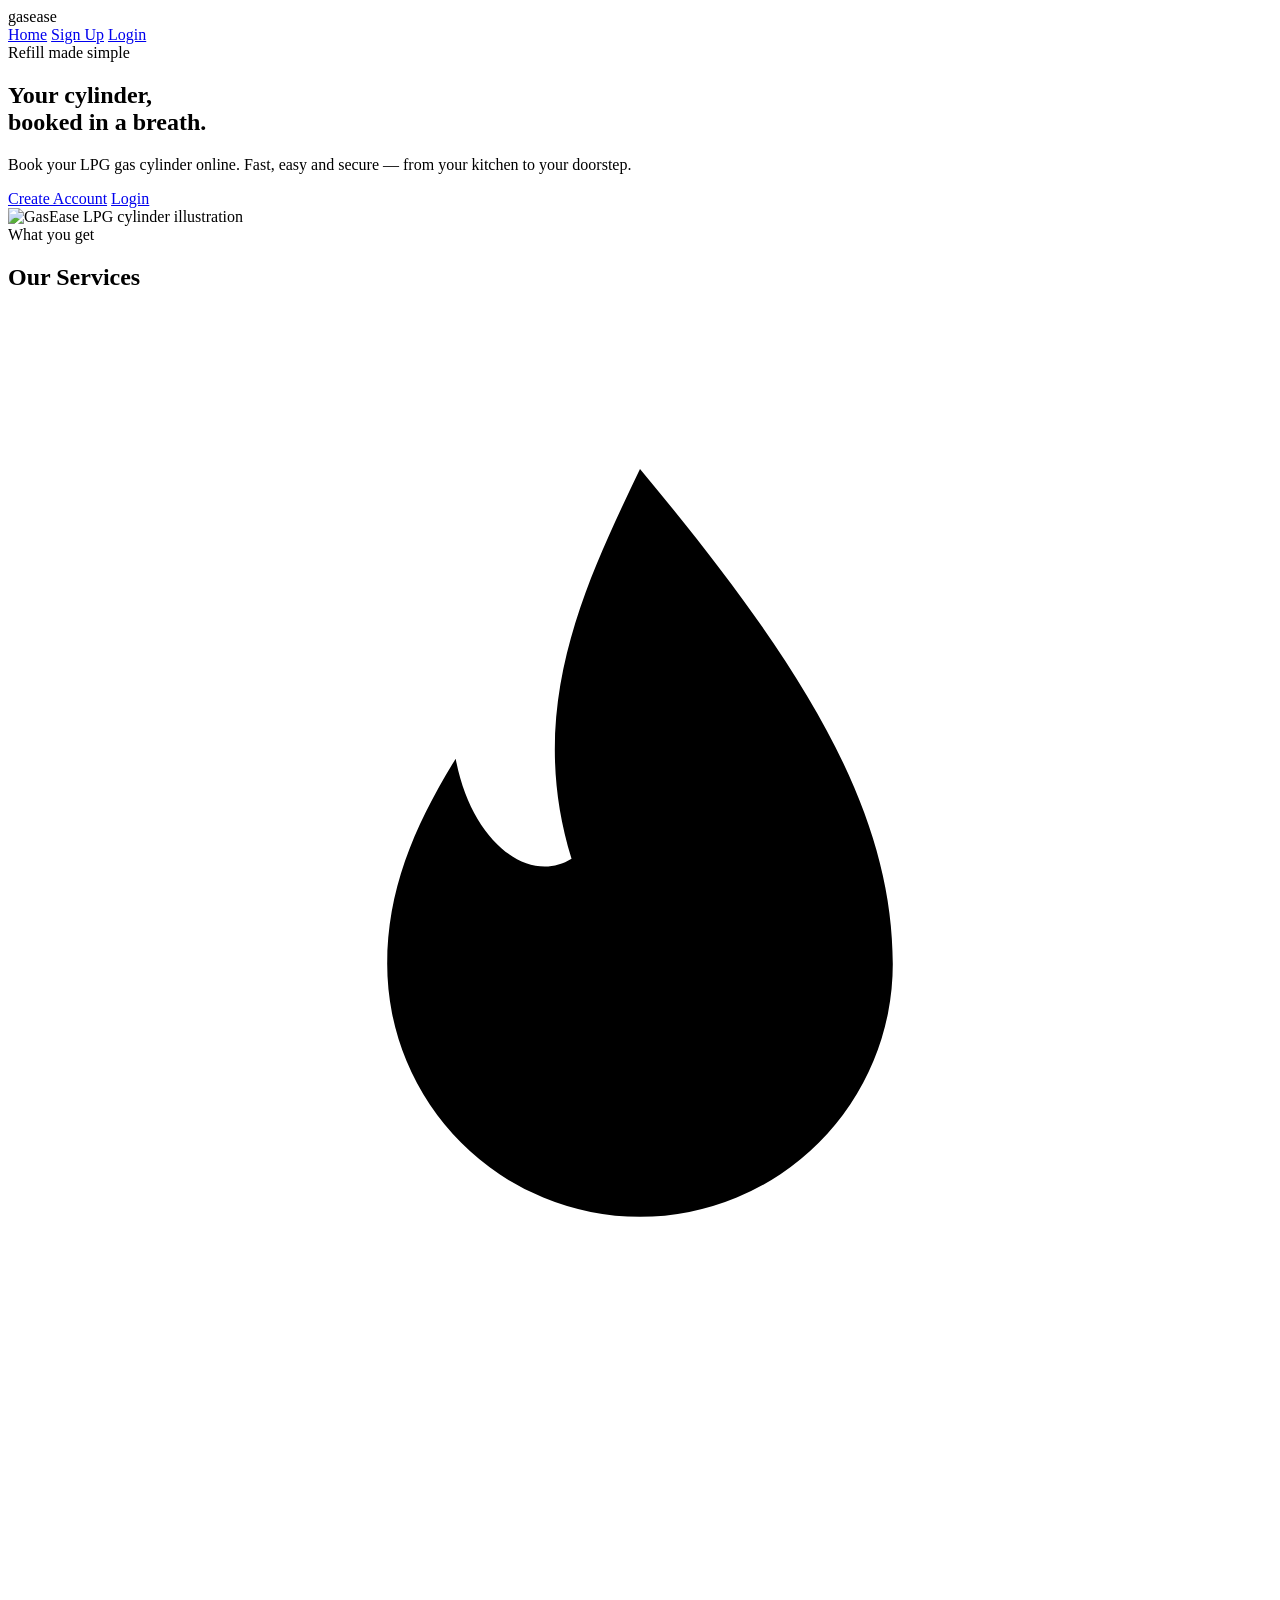
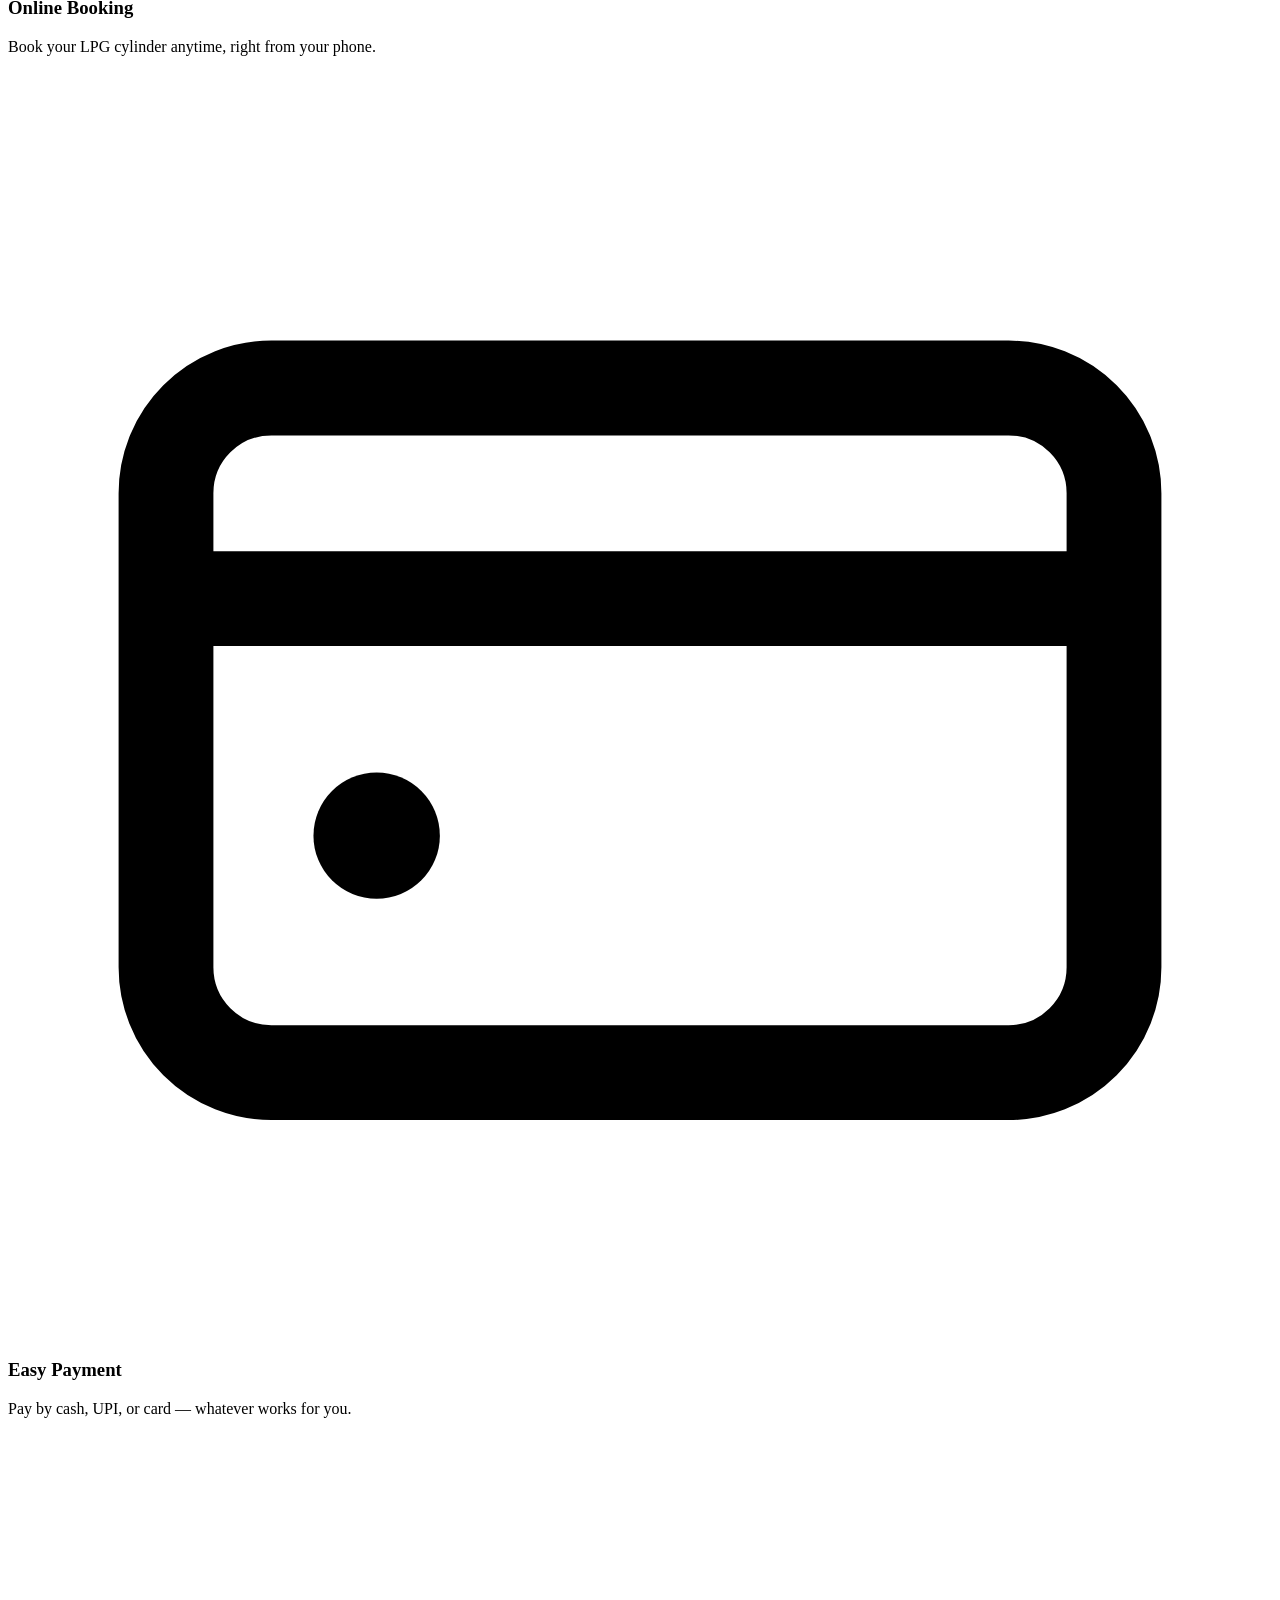
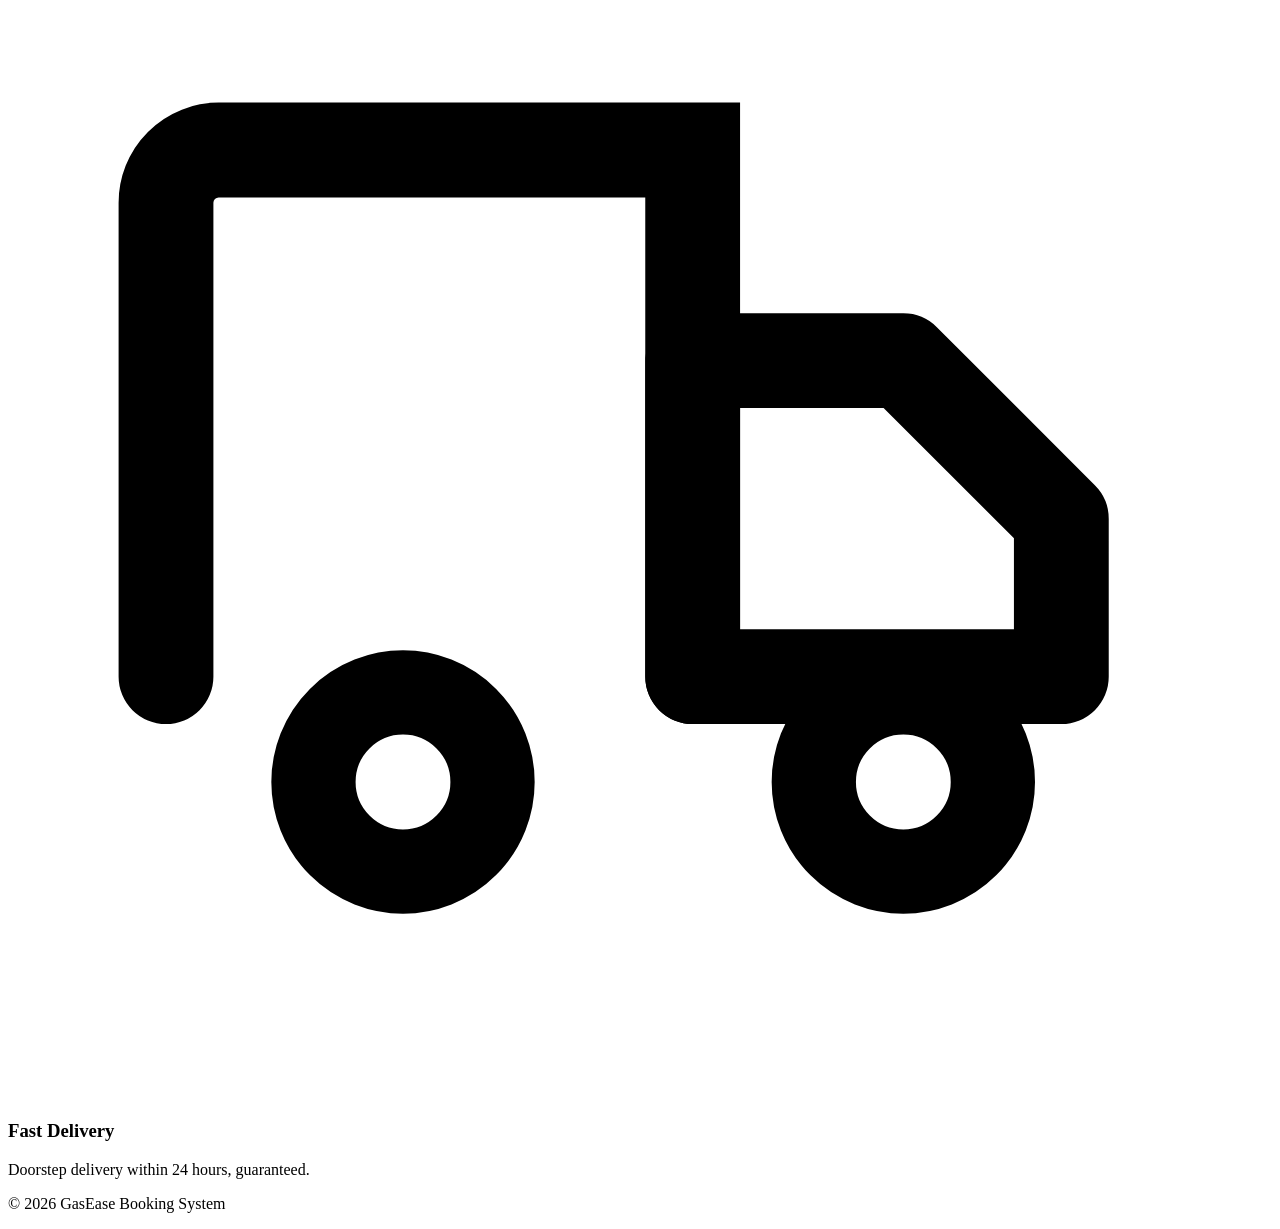
==== index.html @ 894aeb93 "add index page" ====
<!DOCTYPE html>
<html lang="en">
<head>
    <meta charset="UTF-8">
    <meta name="viewport" content="width=device-width, initial-scale=1.0">
    <title>GasEase - Home</title>
    <link rel="preconnect" href="https://fonts.googleapis.com">
    <link href="https://fonts.googleapis.com/css2?family=Barlow+Condensed:wght@600;700&family=Work+Sans:wght@400;500;600&family=IBM+Plex+Mono:wght@500&display=swap" rel="stylesheet">
    <link rel="stylesheet" href="style.css">
</head>
<body>

<header>
    <div class="header-inner">
        <div class="brand">
            gasease
            <!-- <img src="logo.png" alt="GasEase" class="brand-mark"> -->
        </div>

        <nav>
            <a href="index.html" class="active">Home</a>
            <a href="register.html">Sign Up</a>
            <a href="login.html" class="btn-nav">Login</a>
        </nav>
    </div>
</header>

<section class="hero">
    <div class="hero-text">
        <span class="eyebrow">Refill made simple</span>
        <h2>Your cylinder, <br>booked in a breath.</h2>
        <p>
            Book your LPG gas cylinder online. Fast, easy and secure —
            from your kitchen to your doorstep.
        </p>

        <div class="hero-actions">
            <a href="register.html" class="btn btn-primary">Create Account</a>
            <a href="login.html" class="btn btn-secondary">Login</a>
        </div>
    </div>

    <div class="hero-graphic">
        <div class="hero-graphic-glow" aria-hidden="true"></div>
        <img src="logo.png" alt="GasEase LPG cylinder illustration" class="hero-cylinder">
    </div>
</section>

<section class="services">
    <span class="eyebrow center">What you get</span>
    <h2 class="section-title">Our Services</h2>

    <div class="card-grid">

        <div class="card">
            <span class="card-badge badge-blue" aria-hidden="true">
                <svg viewBox="0 0 24 24" fill="none"><path d="M12 3c3 3.6 4.8 6.4 4.8 9.4a4.8 4.8 0 1 1-9.6 0c0-1.4.5-2.6 1.3-3.9.3 1.6 1.4 2.4 2.2 1.9-.9-2.9.3-5.3 1.3-7.4z" fill="currentColor"/></svg>
            </span>
            <h3>Online Booking</h3>
            <p>Book your LPG cylinder anytime, right from your phone.</p>
        </div>

        <div class="card">
            <span class="card-badge badge-orange" aria-hidden="true">
                <svg viewBox="0 0 24 24" fill="none"><rect x="3" y="6" width="18" height="13" rx="2" stroke="currentColor" stroke-width="1.8"/><path d="M3 10h18" stroke="currentColor" stroke-width="1.8"/><circle cx="7" cy="14.5" r="1.2" fill="currentColor"/></svg>
            </span>
            <h3>Easy Payment</h3>
            <p>Pay by cash, UPI, or card — whatever works for you.</p>
        </div>

        <div class="card">
            <span class="card-badge badge-blue" aria-hidden="true">
                <svg viewBox="0 0 24 24" fill="none"><path d="M3 16V7a1 1 0 0 1 1-1h9v10" stroke="currentColor" stroke-width="1.8" stroke-linecap="round"/><path d="M13 10h4l3 3v3h-7z" stroke="currentColor" stroke-width="1.8" stroke-linejoin="round"/><circle cx="7.5" cy="18" r="1.7" stroke="currentColor" stroke-width="1.6"/><circle cx="17" cy="18" r="1.7" stroke="currentColor" stroke-width="1.6"/></svg>
            </span>
            <h3>Fast Delivery</h3>
            <p>Doorstep delivery within 24 hours, guaranteed.</p>
        </div>

    </div>
</section>

<footer>
    
    <p>© 2026 GasEase Booking System</p>
</footer>

</body>
</html>
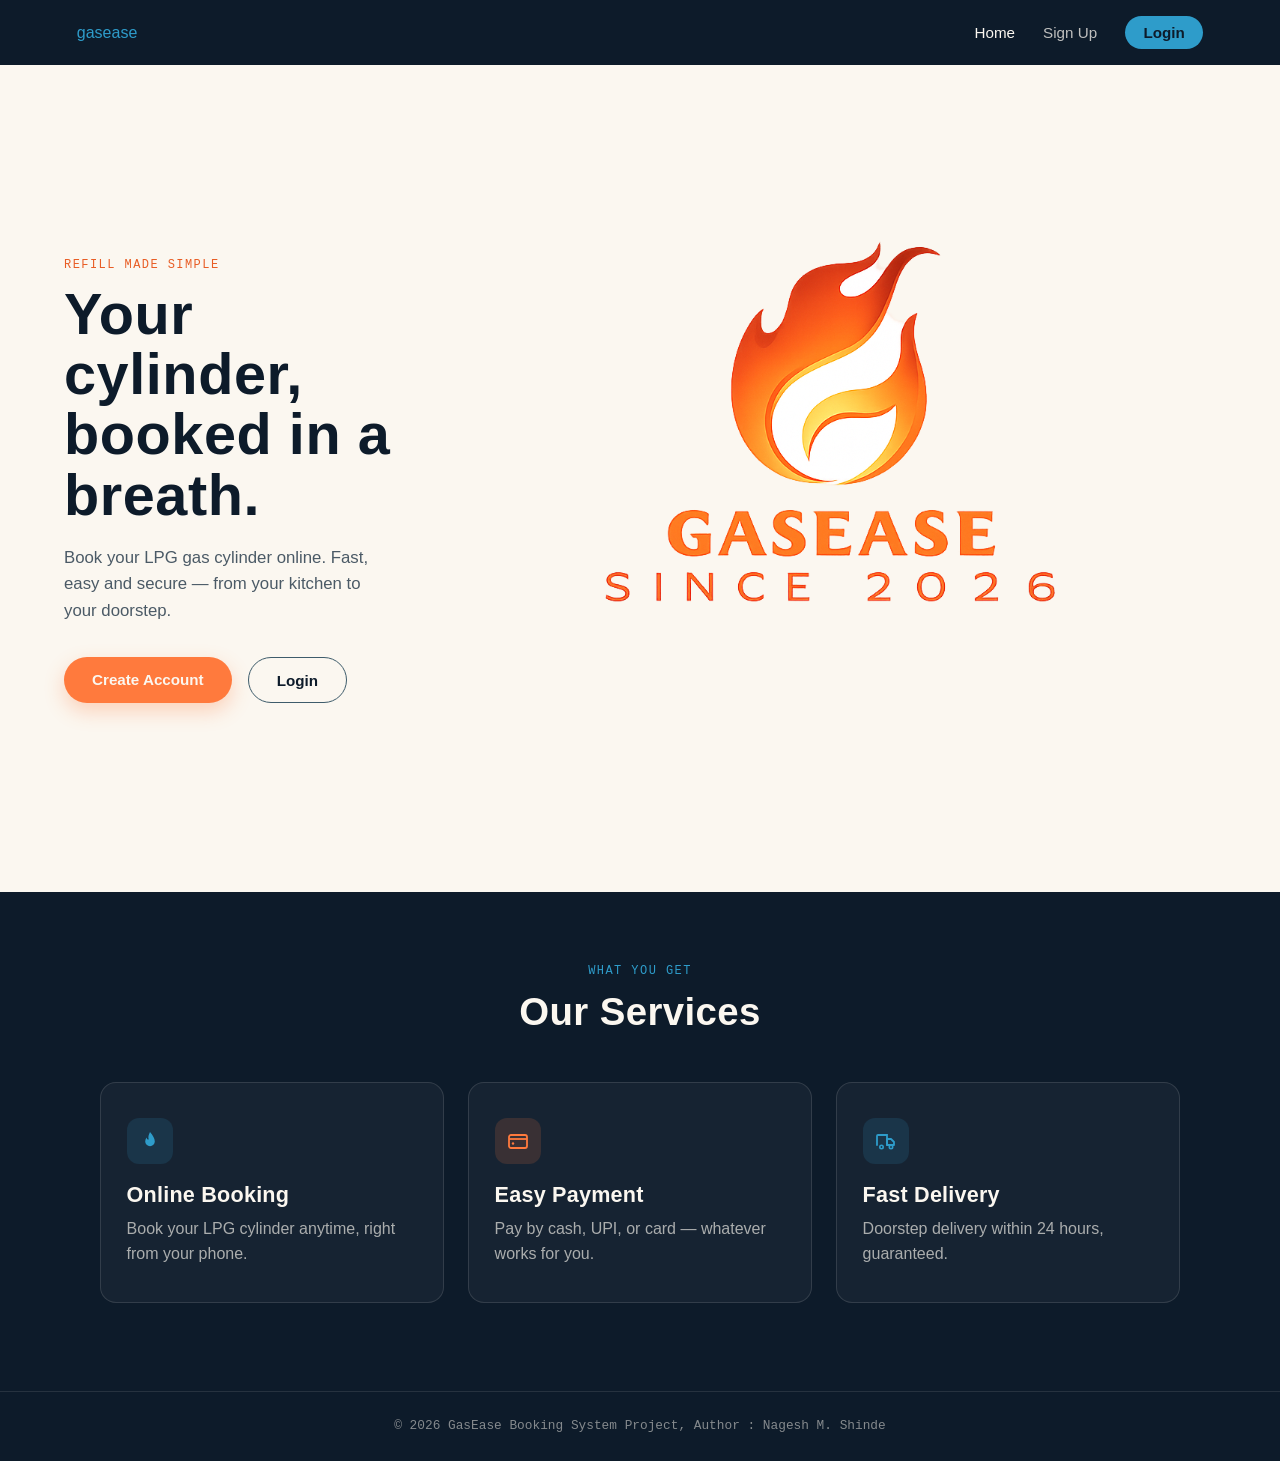
==== commit cf9854b0: "Update footer with author information" ====
--- a/index.html
+++ b/index.html
@@ -81,8 +81,8 @@
 
 <footer>
     
-    <p>© 2026 GasEase Booking System</p>
+    <p>© 2026 GasEase Booking System Project, Author : Nagesh M. Shinde </p>
 </footer>
 
 </body>
-</html>+</html>
--- a/style.css
+++ b/style.css
@@ -0,0 +1,881 @@
+    /* ===== Tokens ===== */
+    :root {
+        --navy: #0D1B2A;
+        --steel: #3E5C6B;
+        --steel-light: #5C7A89;
+        --flame-blue: #2E9CCA;
+        --ember: #FF7A3D;
+        --ember-dark: #E85D25;
+        --cream: #FBF7F0;
+        --ink: #1C2733;
+        --ink-soft: #4B5A66;
+        --border: #E3DCCF;
+
+        --font-display: "Barlow Condensed", sans-serif;
+        --font-body: "Work Sans", sans-serif;
+        --font-mono: "IBM Plex Mono", monospace;
+    }
+    .hero-cylinder{
+        flex: 1;
+        display: flex;
+        justify-content: center;
+        align-items: center;
+        padding: 20px;
+    }
+
+    .hero-cylinder img{
+        width: 100%;
+        max-width: 700px;      /* Increase or decrease as needed */
+        height: auto;
+        object-fit: contain;
+    }
+
+    * { box-sizing: border-box; }
+
+    body {
+        margin: 0;
+        font-family: var(--font-body);
+        color: var(--ink);
+        background: var(--cream);
+        -webkit-font-smoothing: antialiased;
+    }
+
+    h1, h2, h3 {
+        font-family: var(--font-display);
+        font-weight: 700;
+        letter-spacing: 0.01em;
+        margin: 0;
+        color: var(--navy);
+    }
+
+    p { line-height: 1.6; color: var(--ink-soft); margin: 0.75em 0; }
+
+    a { text-decoration: none; color: inherit; }
+
+    .eyebrow {
+        display: inline-block;
+        font-family: var(--font-mono);
+        font-size: 0.75rem;
+        letter-spacing: 0.12em;
+        text-transform: uppercase;
+        color: var(--ember-dark);
+        margin-bottom: 0.75rem;
+    }
+    .eyebrow.center { display: block; text-align: center; color: var(--flame-blue); }
+
+    /* ===== Header ===== */
+    header {
+        background: var(--navy);
+        padding: 0 6vw;
+        position: sticky;
+        top: 0;
+        z-index: 10;
+        box-shadow: 0 1px 0 rgba(255,255,255,0.06);
+    }
+
+    .header-inner {
+        max-width: 1180px;
+        margin: 0 auto;
+        display: flex;
+        align-items: center;
+        justify-content: space-between;
+        padding: 1rem 0;
+        color: #2E9CCA;
+    }   
+
+    .brand { display: flex; align-items: center; gap: 0.6rem; }
+    .brand-mark { width: 34px; height: 34px; }
+    .brand h1 { color: var(--cream); font-size: 1.5rem; letter-spacing: 0.03em; }
+
+    nav { display: flex; align-items: center; gap: 1.75rem; }
+
+    nav a {
+        font-family: var(--font-body);
+        font-weight: 500;
+        font-size: 0.95rem;
+        color: rgba(251, 247, 240, 0.75);
+        transition: color 0.15s ease;
+    }
+
+    nav a:hover, nav a.active { color: var(--cream); }
+
+    nav a.btn-nav {
+        background: var(--flame-blue);
+        color: var(--navy);
+        padding: 0.5rem 1.15rem;
+        border-radius: 999px;
+        font-weight: 600;
+    }
+    nav a.btn-nav:hover { background: #4CB2DB; color: var(--navy); }
+
+    /* ===== Hero ===== */
+    .hero {
+        max-width: 1180px;
+        margin: 0 auto;
+        padding: 5rem 6vw 4rem;
+        display: grid;
+        grid-template-columns: 1.1fr 0.9fr;
+        align-items: center;
+        gap: 2rem;
+    }
+
+    .hero-text h2 {
+        font-size: clamp(2.6rem, 5vw, 3.6rem);
+        line-height: 1.05;
+        margin-bottom: 1.2rem;
+    }
+
+    .hero-text p {
+        max-width: 34ch;
+        font-size: 1.05rem;
+    }
+
+    .hero-actions {
+        display: flex;
+        gap: 1rem;
+        margin-top: 2rem;
+        flex-wrap: wrap;
+    }
+
+    .btn {
+        display: inline-block;
+        padding: 0.85rem 1.75rem;
+        border-radius: 999px;
+        font-family: var(--font-body);
+        font-weight: 600;
+        font-size: 0.95rem;
+        transition: transform 0.15s ease, box-shadow 0.15s ease;
+    }
+    .btn:hover { transform: translateY(-2px); }
+
+    .btn-primary {
+        background: var(--ember);
+        color: var(--cream);
+        box-shadow: 0 8px 20px rgba(255, 122, 61, 0.3);
+    }
+    .btn-primary:hover { background: var(--ember-dark); }
+
+    .btn-secondary {
+        background: transparent;
+        color: var(--navy);
+        border: 1.5px solid var(--steel);
+    }
+    .btn-secondary:hover { background: var(--navy); color: var(--cream); border-color: var(--navy); }
+
+    .hero-graphic { display: flex; justify-content: center; }
+    .hero-graphic svg { width: 100%; max-width: 300px; height: auto; }
+
+    .flame-flicker { transform-origin: 160px 150px; animation: flicker 2.4s ease-in-out infinite; }
+    @keyframes flicker {
+        0%, 100% { transform: scale(1) translateY(0); }
+        50% { transform: scale(1.05, 0.97) translateY(1px); }
+    }
+    @media (prefers-reduced-motion: reduce) {
+        .flame-flicker { animation: none; }
+    }
+
+    /* ===== Services ===== */
+    .services {
+        background: var(--navy);
+        padding: 4.5rem 6vw 5.5rem;
+        text-align: center;
+    }
+
+    .section-title {
+        color: var(--cream);
+        font-size: 2.4rem;
+        margin-bottom: 3rem;
+    }
+
+    .card-grid {
+        max-width: 1080px;
+        margin: 0 auto;
+        display: grid;
+        grid-template-columns: repeat(3, 1fr);
+        gap: 1.5rem;
+    }
+
+    .card {
+        background: rgba(251, 247, 240, 0.04);
+        border: 1px solid rgba(251, 247, 240, 0.12);
+        border-radius: 16px;
+        padding: 2.2rem 1.6rem;
+        text-align: left;
+        transition: border-color 0.2s ease, transform 0.2s ease;
+    }
+    .card:hover {
+        border-color: var(--flame-blue);
+        transform: translateY(-4px);
+    }
+
+    .card-badge {
+        display: flex;
+        align-items: center;
+        justify-content: center;
+        width: 46px;
+        height: 46px;
+        border-radius: 12px;
+        margin-bottom: 1.1rem;
+    }
+    .card-badge svg { width: 24px; height: 24px; }
+    .badge-blue { background: rgba(46, 156, 202, 0.15); color: var(--flame-blue); }
+    .badge-orange { background: rgba(255, 122, 61, 0.15); color: var(--ember); }
+
+    .card h3 {
+        color: var(--cream);
+        font-size: 1.35rem;
+        margin-bottom: 0.5rem;
+    }
+    .card p { color: rgba(251, 247, 240, 0.65); margin: 0; }
+
+    /* ===== Footer ===== */
+    footer {
+        background: var(--navy);
+        border-top: 1px solid rgba(251, 247, 240, 0.1);
+        padding: 1.5rem 6vw;
+        text-align: center;
+    }
+    footer p {
+        font-family: var(--font-mono);
+        font-size: 0.8rem;
+        color: rgba(251, 247, 240, 0.5);
+        margin: 0;
+    }/* Hero Layout */
+.hero{
+    max-width:1400px;
+    margin:0 auto;
+    padding:30px 5%;
+    display:flex;
+    align-items:center;
+    justify-content:space-between;
+    min-height:85vh;
+    gap:40px;
+}
+
+/* Left Content */
+.hero-text{
+    width:40%;
+}
+
+/* Right Logo */
+.hero-cylinder{
+    width:60%;
+    display:flex;
+    justify-content:center;
+    align-items:center;
+    background:transparent;   /* Remove background */
+    padding:0;
+}
+
+/* Logo Image */
+.hero-cylinder img{
+    width:100%;
+    max-width:700px;          /* Increase logo size */
+    height:auto;
+    object-fit:contain;
+    display:block;
+}
+
+    /* ===== Responsive ===== */
+    @media (max-width: 860px) {
+        .hero { grid-template-columns: 1fr; padding-top: 3rem; text-align: center; }
+        .hero-text p { margin-left: auto; margin-right: auto; }
+        .hero-actions { justify-content: center; }
+        .card-grid { grid-template-columns: 1fr; }
+        nav { gap: 1rem; }
+    }
+
+    /* Focus visibility */
+    a:focus-visible, .btn:focus-visible {
+        outline: 2px solid var(--flame-blue);
+        outline-offset: 2px;
+    }
+    /* ===== Registration Form Styles ===== */
+.form-container {
+    max-width: 1180px;
+    margin: 0 auto;
+    padding: 4rem 6vw;
+    display: flex;
+    align-items: center;
+    justify-content: center;
+    min-height: 85vh;
+    gap: 60px;
+}
+
+/* Left Content */
+.form-content {
+    flex: 1;
+    max-width: 480px;
+}
+
+/* Right Illustration */
+.form-illustration {
+    flex: 1;
+    display: flex;
+    justify-content: center;
+    align-items: center;
+}
+
+.form-illustration img {
+    width: 100%;
+    max-width: 500px;
+    height: auto;
+    object-fit: contain;
+}
+
+/* ===== Form Card ===== */
+.form-card {
+    background: #FFFFFF;
+    border-radius: 20px;
+    padding: 2.5rem 2.5rem 2rem;
+    box-shadow: 0 20px 60px rgba(13, 27, 42, 0.10);
+    border: 1px solid var(--border);
+    transition: transform 0.2s ease, box-shadow 0.2s ease;
+}
+
+.form-card:hover {
+    transform: translateY(-2px);
+    box-shadow: 0 24px 72px rgba(13, 27, 42, 0.14);
+}
+
+.form-card h2 {
+    font-family: var(--font-display);
+    font-size: 2rem;
+    color: var(--navy);
+    margin-bottom: 0.25rem;
+    letter-spacing: 0.01em;
+}
+
+.form-card .subtitle {
+    color: var(--ink-soft);
+    font-size: 0.95rem;
+    margin-bottom: 1.75rem;
+    font-weight: 400;
+}
+
+/* ===== Form Elements ===== */
+.form-card form {
+    display: flex;
+    flex-direction: column;
+    gap: 1rem;
+}
+
+.form-card input[type="text"],
+.form-card input[type="email"],
+.form-card input[type="password"] {
+    width: 100%;
+    padding: 0.85rem 1.1rem;
+    border: 1.5px solid var(--border);
+    border-radius: 12px;
+    font-family: var(--font-body);
+    font-size: 0.95rem;
+    color: var(--ink);
+    background: var(--cream);
+    transition: border-color 0.2s ease, box-shadow 0.2s ease;
+    box-sizing: border-box;
+}
+
+.form-card input[type="text"]:focus,
+.form-card input[type="email"]:focus,
+.form-card input[type="password"]:focus {
+    outline: none;
+    border-color: var(--flame-blue);
+    box-shadow: 0 0 0 4px rgba(46, 156, 202, 0.12);
+    background: #FFFFFF;
+}
+
+.form-card input[type="text"]::placeholder,
+.form-card input[type="email"]::placeholder,
+.form-card input[type="password"]::placeholder {
+    color: var(--ink-soft);
+    opacity: 0.6;
+    font-weight: 400;
+}
+
+/* Password Requirements */
+.password-hint {
+    font-size: 0.8rem;
+    color: var(--ink-soft);
+    margin-top: -0.25rem;
+    padding-left: 0.25rem;
+    font-family: var(--font-mono);
+    opacity: 0.75;
+}
+
+/* ===== Submit Button ===== */
+.form-card input[type="submit"] {
+    width: 100%;
+    padding: 0.95rem;
+    margin-top: 0.5rem;
+    background: var(--ember);
+    color: var(--cream);
+    border: none;
+    border-radius: 999px;
+    font-family: var(--font-body);
+    font-weight: 600;
+    font-size: 1rem;
+    cursor: pointer;
+    transition: background 0.2s ease, transform 0.15s ease, box-shadow 0.2s ease;
+    box-shadow: 0 8px 20px rgba(255, 122, 61, 0.25);
+    letter-spacing: 0.02em;
+}
+
+.form-card input[type="submit"]:hover {
+    background: var(--ember-dark);
+    transform: translateY(-2px);
+    box-shadow: 0 12px 28px rgba(255, 122, 61, 0.35);
+}
+
+.form-card input[type="submit"]:active {
+    transform: translateY(0);
+}
+
+/* ===== Footer Links ===== */
+.form-footer {
+    text-align: center;
+    margin-top: 1.5rem;
+    padding-top: 1.25rem;
+    border-top: 1px solid var(--border);
+}
+
+.form-footer p {
+    font-size: 0.95rem;
+    color: var(--ink-soft);
+    margin: 0;
+}
+
+.form-footer a {
+    color: var(--flame-blue);
+    font-weight: 600;
+    transition: color 0.15s ease;
+    text-decoration: none;
+}
+
+.form-footer a:hover {
+    color: var(--ember);
+    text-decoration: underline;
+}
+
+/* ===== Alert/Message ===== */
+.alert {
+    padding: 0.85rem 1.1rem;
+    border-radius: 12px;
+    font-size: 0.9rem;
+    margin-bottom: 0.5rem;
+    display: flex;
+    align-items: center;
+    gap: 0.5rem;
+}
+
+.alert-error {
+    background: rgba(255, 122, 61, 0.10);
+    border: 1px solid rgba(255, 122, 61, 0.25);
+    color: var(--ember-dark);
+}
+
+.alert-success {
+    background: rgba(46, 156, 202, 0.10);
+    border: 1px solid rgba(46, 156, 202, 0.25);
+    color: var(--flame-blue);
+}
+
+/* ===== Responsive ===== */
+@media (max-width: 860px) {
+    .form-container {
+        flex-direction: column;
+        padding: 2.5rem 5%;
+        min-height: auto;
+        gap: 30px;
+    }
+
+    .form-content {
+        max-width: 100%;
+        width: 100%;
+    }
+
+    .form-illustration {
+        order: -1;
+        width: 100%;
+        max-width: 350px;
+        margin: 0 auto;
+    }
+
+    .form-illustration img {
+        max-width: 300px;
+    }
+
+    .form-card {
+        padding: 2rem 1.5rem;
+    }
+
+    .form-card h2 {
+        font-size: 1.75rem;
+    }
+}
+
+@media (max-width: 480px) {
+    .form-card {
+        padding: 1.5rem 1rem;
+    }
+
+    .form-card input[type="text"],
+    .form-card input[type="email"],
+    .form-card input[type="password"] {
+        padding: 0.75rem 0.9rem;
+        font-size: 0.9rem;
+    }
+
+    .form-card input[type="submit"] {
+        padding: 0.85rem;
+        font-size: 0.95rem;
+    }
+}
+
+/* Focus visibility */
+.form-card input:focus-visible,
+.form-card input[type="submit"]:focus-visible {
+    outline: 2px solid var(--flame-blue);
+    outline-offset: 2px;
+}
+/* ===== Login Form Styles ===== */
+.login-container {
+    max-width: 1180px;
+    margin: 0 auto;
+    padding: 4rem 6vw;
+    display: flex;
+    align-items: center;
+    justify-content: center;
+    min-height: 85vh;
+    gap: 60px;
+}
+
+/* Left Content */
+.login-content {
+    flex: 1;
+    max-width: 480px;
+}
+
+/* Right Illustration */
+.login-illustration {
+    flex: 1;
+    display: flex;
+    justify-content: center;
+    align-items: center;
+}
+
+.login-illustration img {
+    width: 100%;
+    max-width: 500px;
+    height: auto;
+    object-fit: contain;
+}
+
+/* ===== Login Card ===== */
+.login-card {
+    background: #FFFFFF;
+    border-radius: 20px;
+    padding: 2.5rem 2.5rem 2rem;
+    box-shadow: 0 20px 60px rgba(13, 27, 42, 0.10);
+    border: 1px solid var(--border);
+    transition: transform 0.2s ease, box-shadow 0.2s ease;
+}
+
+.login-card:hover {
+    transform: translateY(-2px);
+    box-shadow: 0 24px 72px rgba(13, 27, 42, 0.14);
+}
+
+.login-card h2 {
+    font-family: var(--font-display);
+    font-size: 2rem;
+    color: var(--navy);
+    margin-bottom: 0.25rem;
+    letter-spacing: 0.01em;
+}
+
+.login-card .subtitle {
+    color: var(--ink-soft);
+    font-size: 0.95rem;
+    margin-bottom: 1.75rem;
+    font-weight: 400;
+}
+
+/* ===== Form Elements ===== */
+.login-card form {
+    display: flex;
+    flex-direction: column;
+    gap: 1rem;
+}
+
+.login-card input[type="email"],
+.login-card input[type="password"] {
+    width: 100%;
+    padding: 0.85rem 1.1rem;
+    border: 1.5px solid var(--border);
+    border-radius: 12px;
+    font-family: var(--font-body);
+    font-size: 0.95rem;
+    color: var(--ink);
+    background: var(--cream);
+    transition: border-color 0.2s ease, box-shadow 0.2s ease;
+    box-sizing: border-box;
+}
+
+.login-card input[type="email"]:focus,
+.login-card input[type="password"]:focus {
+    outline: none;
+    border-color: var(--flame-blue);
+    box-shadow: 0 0 0 4px rgba(46, 156, 202, 0.12);
+    background: #FFFFFF;
+}
+
+.login-card input[type="email"]::placeholder,
+.login-card input[type="password"]::placeholder {
+    color: var(--ink-soft);
+    opacity: 0.6;
+    font-weight: 400;
+}
+
+/* ===== Remember Me & Forgot Password ===== */
+.login-options {
+    display: flex;
+    align-items: center;
+    justify-content: space-between;
+    margin: 0.25rem 0 0.5rem;
+}
+
+.remember-me {
+    display: flex;
+    align-items: center;
+    gap: 0.5rem;
+    font-size: 0.9rem;
+    color: var(--ink-soft);
+    cursor: pointer;
+}
+
+.remember-me input[type="checkbox"] {
+    width: 18px;
+    height: 18px;
+    accent-color: var(--flame-blue);
+    cursor: pointer;
+    border-radius: 4px;
+    border: 1.5px solid var(--border);
+}
+
+.forgot-link {
+    font-size: 0.9rem;
+    color: var(--flame-blue);
+    font-weight: 500;
+    transition: color 0.15s ease;
+    text-decoration: none;
+}
+
+.forgot-link:hover {
+    color: var(--ember);
+    text-decoration: underline;
+}
+
+/* ===== Submit Button ===== */
+.login-card input[type="submit"] {
+    width: 100%;
+    padding: 0.95rem;
+    margin-top: 0.5rem;
+    background: var(--flame-blue);
+    color: var(--cream);
+    border: none;
+    border-radius: 999px;
+    font-family: var(--font-body);
+    font-weight: 600;
+    font-size: 1rem;
+    cursor: pointer;
+    transition: background 0.2s ease, transform 0.15s ease, box-shadow 0.2s ease;
+    box-shadow: 0 8px 20px rgba(46, 156, 202, 0.25);
+    letter-spacing: 0.02em;
+}
+
+.login-card input[type="submit"]:hover {
+    background: #4CB2DB;
+    transform: translateY(-2px);
+    box-shadow: 0 12px 28px rgba(46, 156, 202, 0.35);
+}
+
+.login-card input[type="submit"]:active {
+    transform: translateY(0);
+}
+
+/* ===== Divider ===== */
+.divider {
+    display: flex;
+    align-items: center;
+    gap: 1rem;
+    margin: 1.25rem 0;
+}
+
+.divider::before,
+.divider::after {
+    content: "";
+    flex: 1;
+    height: 1px;
+    background: var(--border);
+}
+
+.divider span {
+    font-size: 0.85rem;
+    color: var(--ink-soft);
+    font-weight: 400;
+    white-space: nowrap;
+}
+
+/* ===== Social Login ===== */
+.social-login {
+    display: flex;
+    gap: 0.75rem;
+}
+
+.social-btn {
+    flex: 1;
+    display: flex;
+    align-items: center;
+    justify-content: center;
+    gap: 0.5rem;
+    padding: 0.7rem;
+    border: 1.5px solid var(--border);
+    border-radius: 12px;
+    background: var(--cream);
+    font-family: var(--font-body);
+    font-size: 0.9rem;
+    font-weight: 500;
+    color: var(--ink);
+    cursor: pointer;
+    transition: border-color 0.2s ease, background 0.2s ease, transform 0.15s ease;
+}
+
+.social-btn:hover {
+    border-color: var(--flame-blue);
+    background: #FFFFFF;
+    transform: translateY(-2px);
+}
+
+.social-btn svg {
+    width: 20px;
+    height: 20px;
+}
+
+/* ===== Footer Links ===== */
+.login-footer {
+    text-align: center;
+    margin-top: 1.5rem;
+    padding-top: 1.25rem;
+    border-top: 1px solid var(--border);
+}
+
+.login-footer p {
+    font-size: 0.95rem;
+    color: var(--ink-soft);
+    margin: 0;
+}
+
+.login-footer a {
+    color: var(--flame-blue);
+    font-weight: 600;
+    transition: color 0.15s ease;
+    text-decoration: none;
+}
+
+.login-footer a:hover {
+    color: var(--ember);
+    text-decoration: underline;
+}
+
+/* ===== Alert/Message ===== */
+.alert {
+    padding: 0.85rem 1.1rem;
+    border-radius: 12px;
+    font-size: 0.9rem;
+    margin-bottom: 0.5rem;
+    display: flex;
+    align-items: center;
+    gap: 0.5rem;
+}
+
+.alert-error {
+    background: rgba(255, 122, 61, 0.10);
+    border: 1px solid rgba(255, 122, 61, 0.25);
+    color: var(--ember-dark);
+}
+
+.alert-success {
+    background: rgba(46, 156, 202, 0.10);
+    border: 1px solid rgba(46, 156, 202, 0.25);
+    color: var(--flame-blue);
+}
+
+/* ===== Responsive ===== */
+@media (max-width: 860px) {
+    .login-container {
+        flex-direction: column;
+        padding: 2.5rem 5%;
+        min-height: auto;
+        gap: 30px;
+    }
+
+    .login-content {
+        max-width: 100%;
+        width: 100%;
+    }
+
+    .login-illustration {
+        order: -1;
+        width: 100%;
+        max-width: 350px;
+        margin: 0 auto;
+    }
+
+    .login-illustration img {
+        max-width: 300px;
+    }
+
+    .login-card {
+        padding: 2rem 1.5rem;
+    }
+
+    .login-card h2 {
+        font-size: 1.75rem;
+    }
+
+    .login-options {
+        flex-direction: column;
+        gap: 0.75rem;
+        align-items: flex-start;
+    }
+
+    .social-login {
+        flex-direction: column;
+    }
+}
+
+@media (max-width: 480px) {
+    .login-card {
+        padding: 1.5rem 1rem;
+    }
+
+    .login-card input[type="email"],
+    .login-card input[type="password"] {
+        padding: 0.75rem 0.9rem;
+        font-size: 0.9rem;
+    }
+
+    .login-card input[type="submit"] {
+        padding: 0.85rem;
+        font-size: 0.95rem;
+    }
+}
+
+/* Focus visibility */
+.login-card input:focus-visible,
+.login-card input[type="submit"]:focus-visible,
+.social-btn:focus-visible,
+.forgot-link:focus-visible {
+    outline: 2px solid var(--flame-blue);
+    outline-offset: 2px;
+}
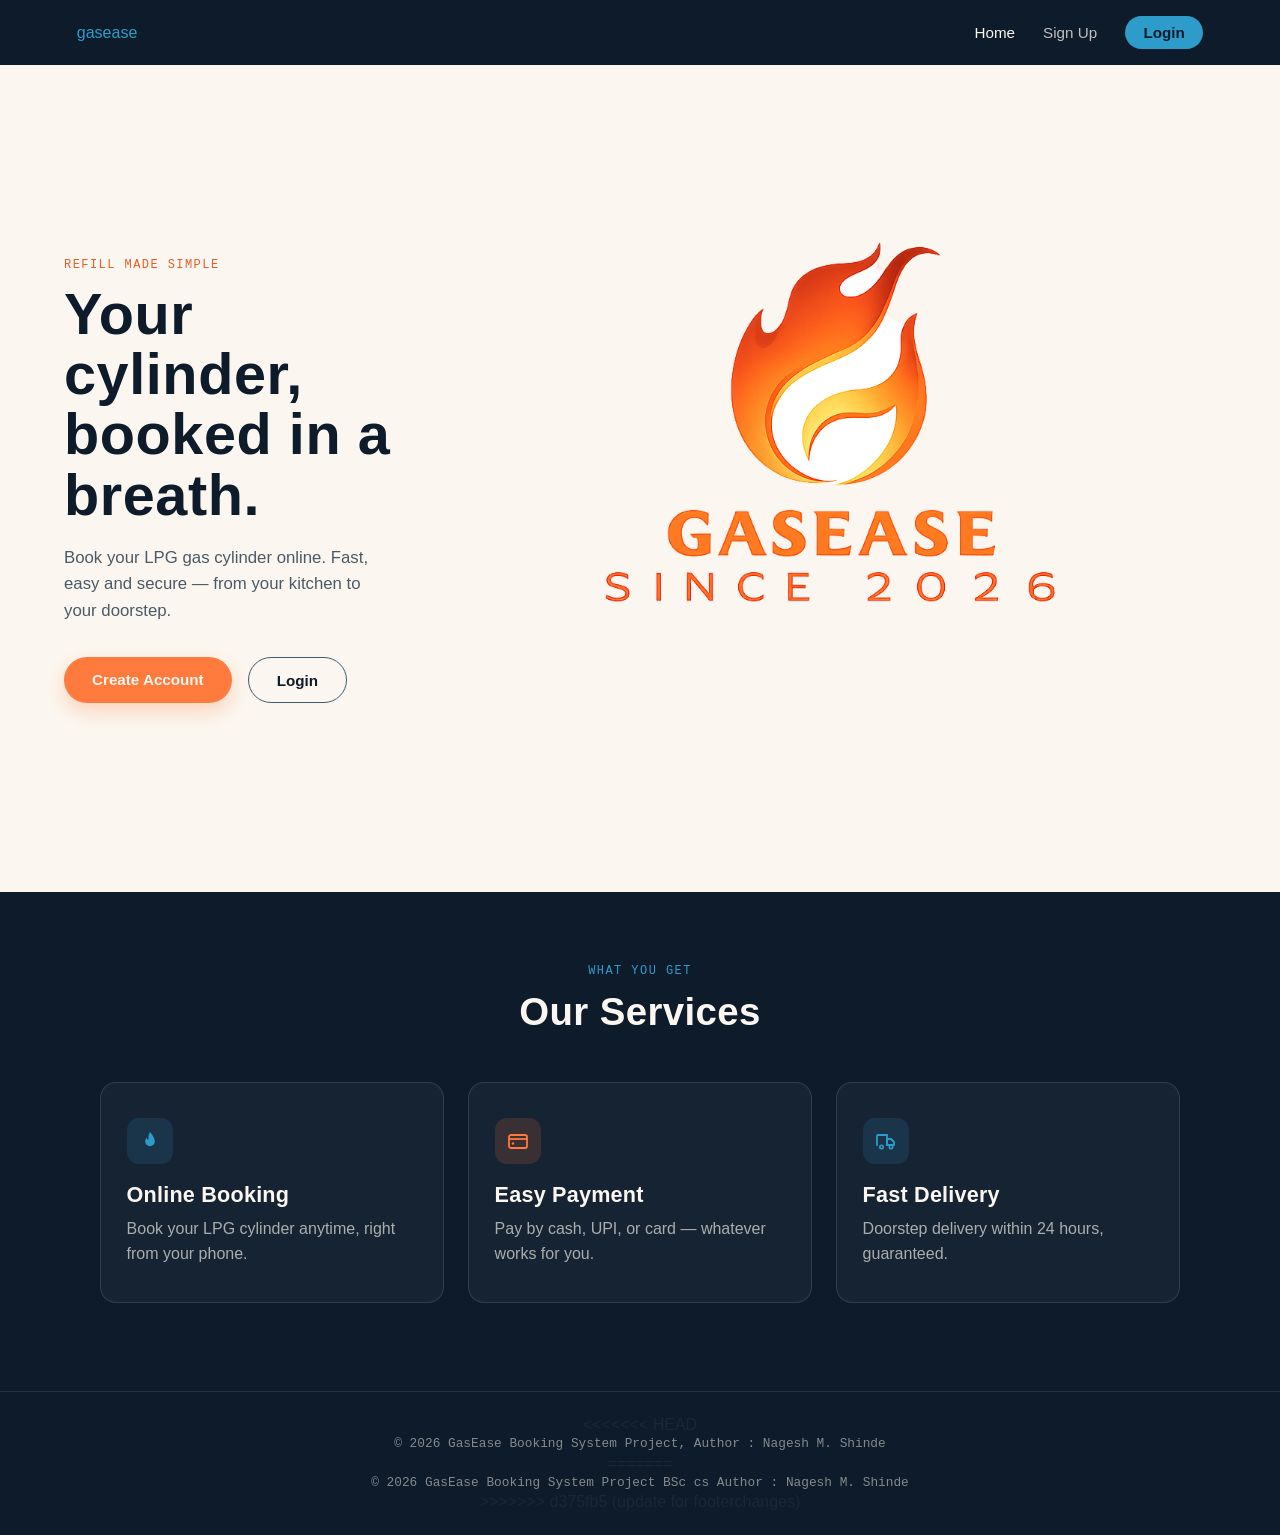
==== commit 21365ca6: "update for footerchange" ====
--- a/index.html
+++ b/index.html
@@ -81,7 +81,11 @@
 
 <footer>
     
+<<<<<<< HEAD
     <p>© 2026 GasEase Booking System Project, Author : Nagesh M. Shinde </p>
+=======
+    <p>© 2026 GasEase Booking System Project BSc cs Author : Nagesh M. Shinde</p>
+>>>>>>> d375fb5 (update for footerchanges)
 </footer>
 
 </body>
